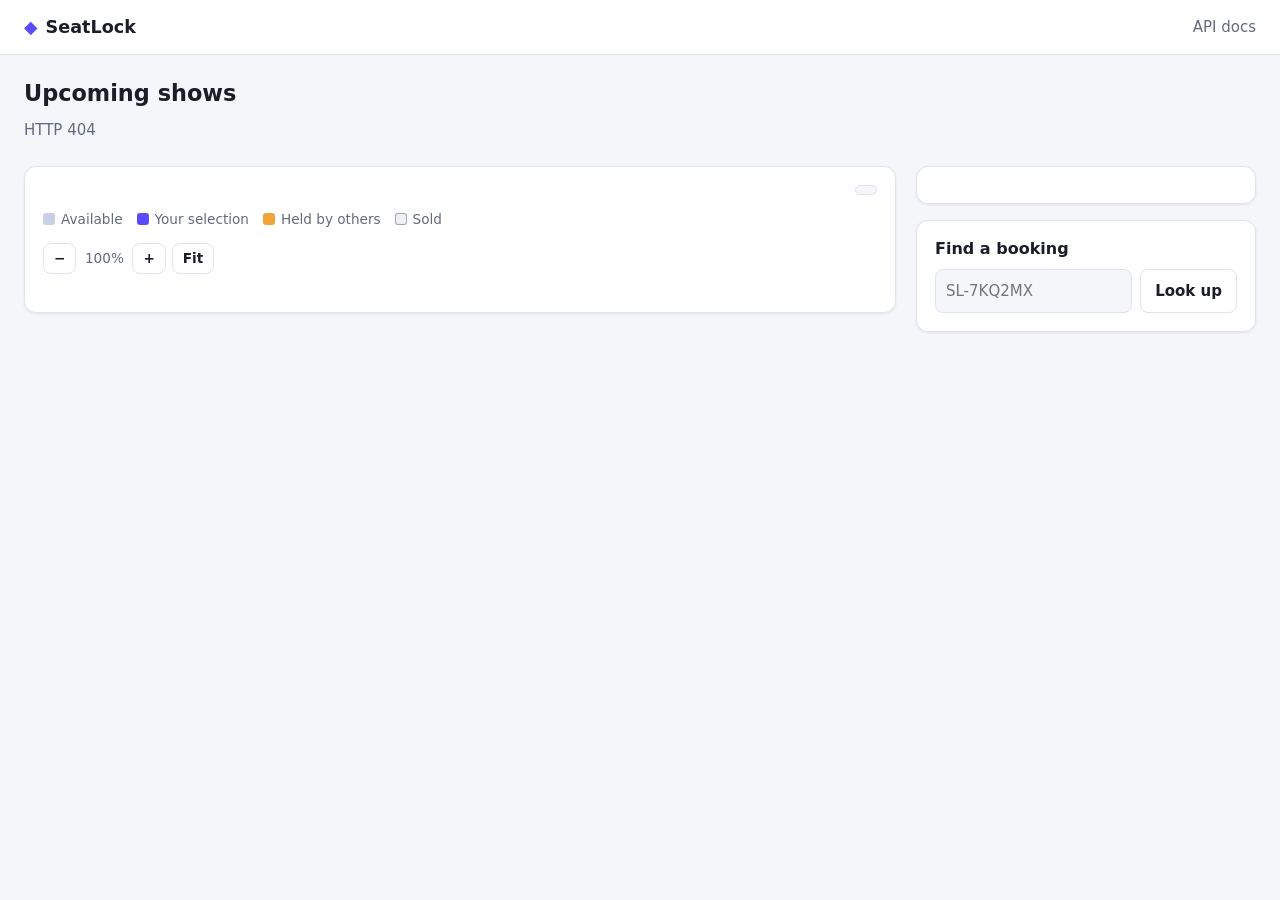
==== src/main/resources/static/index.html @ 71e20c3f "Release 0.4.0: web client, venue layouts, Book now checkout - Web client served at /: show list with" ====
<!doctype html>
<html lang="en">
<head>
    <meta charset="utf-8">
    <meta name="viewport" content="width=device-width, initial-scale=1">
    <title>SeatLock Tickets</title>
    <link rel="stylesheet" href="app.css">
</head>
<body>
<header class="topbar">
    <div class="brand">
        <span class="logo" aria-hidden="true">◆</span>
        <span>SeatLock</span>
    </div>
    <nav class="links">
        <a href="/swagger-ui.html" target="_blank" rel="noopener">API docs</a>
    </nav>
</header>

<main class="page">
    <div id="browse-view">
        <section class="events" aria-label="Events">
            <h1>Upcoming shows</h1>
            <div id="event-list" class="event-list"><p class="muted">Loading events…</p></div>
        </section>

        <section id="event-view" class="event-view" hidden>
            <div class="seat-panel">
                <div class="event-heading">
                    <div>
                        <h2 id="event-name"></h2>
                        <p id="event-meta" class="muted"></p>
                    </div>
                    <p id="available-count" class="pill"></p>
                </div>
                <ul class="legend" aria-label="Seat legend">
                    <li><span class="seat available"></span>Available</li>
                    <li><span class="seat selected"></span>Your selection</li>
                    <li><span class="seat held"></span>Held by others</li>
                    <li><span class="seat booked"></span>Sold</li>
                </ul>
                <div class="zoom" role="group" aria-label="Zoom the seat map">
                    <button id="zoom-out" class="btn secondary small" type="button" aria-label="Zoom out">−</button>
                    <span id="zoom-level" class="muted">100%</span>
                    <button id="zoom-in" class="btn secondary small" type="button" aria-label="Zoom in">+</button>
                    <button id="zoom-fit" class="btn secondary small" type="button">Fit</button>
                </div>
                <div id="seat-map" class="seat-map"></div>
            </div>

            <aside class="sidebar">
                <div id="cart" class="card"></div>

                <form id="lookup" class="card lookup">
                    <h3>Find a booking</h3>
                    <div class="lookup-row">
                        <input id="lookup-ref" placeholder="SL-7KQ2MX" autocomplete="off" required
                               pattern="[A-Za-z0-9-]+" aria-label="Booking reference">
                        <button class="btn secondary" type="submit">Look up</button>
                    </div>
                    <div id="lookup-result"></div>
                </form>
            </aside>
        </section>
    </div>

    <section id="checkout-view" aria-label="Checkout" hidden></section>
</main>

<div id="toast" class="toast" role="status" aria-live="polite" hidden></div>

<script src="app.js"></script>
</body>
</html>
---- src/main/resources/static/app.css ----
:root {
    --bg: #f5f6fa;
    --surface: #ffffff;
    --text: #1b1d29;
    --muted: #646a7f;
    --border: #e1e4ee;
    --accent: #5b4bff;
    --accent-text: #ffffff;
    --seat-available: #c9cfe4;
    --seat-selected: #5b4bff;
    --seat-mine: #16a37f;
    --seat-held: #f0a53a;
    --seat-booked: #e5e7ef;
    --stage: #ece9ff;
    --stage-text: #3d2fd6;
    --field: #dcefdc;
    --field-text: #2d6a35;
    --danger: #d7374f;
    --shadow: 0 1px 3px rgba(20, 22, 40, 0.08);
}

@media (prefers-color-scheme: dark) {
    :root {
        --bg: #11121a;
        --surface: #1b1d29;
        --text: #eceef6;
        --muted: #9aa0b6;
        --border: #2c2f40;
        --accent: #8a7dff;
        --accent-text: #0f0f17;
        --seat-available: #6a7398;
        --seat-selected: #8a7dff;
        --seat-mine: #2fc79a;
        --seat-held: #e09a33;
        --seat-booked: #11121a;
        --stage: #2a2550;
        --stage-text: #c4bdff;
        --field: #1d3a24;
        --field-text: #9ad9a4;
        --danger: #ff6b81;
        --shadow: none;
    }
}

* { box-sizing: border-box; }

body {
    margin: 0;
    background: var(--bg);
    color: var(--text);
    font: 15px/1.5 system-ui, -apple-system, "Segoe UI", Roboto, sans-serif;
}

h1, h2, h3 { margin: 0; line-height: 1.25; }
h1 { font-size: 1.4rem; margin-bottom: 12px; }
h2 { font-size: 1.3rem; }
h3 { font-size: 1rem; margin-bottom: 10px; }
.muted { color: var(--muted); margin: 0; }

.topbar {
    display: flex;
    align-items: center;
    justify-content: space-between;
    padding: 14px 24px;
    background: var(--surface);
    border-bottom: 1px solid var(--border);
}
.brand { display: flex; gap: 8px; align-items: center; font-weight: 700; font-size: 1.1rem; }
.logo { color: var(--accent); }
.links a { color: var(--muted); text-decoration: none; }
.links a:hover { color: var(--text); }

.page { max-width: 1400px; margin: 0 auto; padding: 24px; }

.filters { display: flex; flex-wrap: wrap; gap: 8px; margin-bottom: 14px; }
.chip {
    padding: 6px 12px;
    border-radius: 999px;
    border: 1px solid var(--border);
    background: var(--surface);
    color: var(--text);
    font: inherit;
    font-size: 0.85rem;
    cursor: pointer;
}
.chip.active { background: var(--accent); border-color: var(--accent); color: var(--accent-text); }
.event-grid {
    display: grid;
    grid-auto-flow: column;
    grid-auto-columns: 250px;
    gap: 12px;
    overflow-x: auto;
    padding: 2px 2px 8px;
    scroll-snap-type: x proximity;
}
.event-grid .event-card { scroll-snap-align: start; }
.event-card {
    text-align: left;
    padding: 14px 16px;
    background: var(--surface);
    border: 1px solid var(--border);
    border-radius: 10px;
    color: inherit;
    font: inherit;
    cursor: pointer;
    box-shadow: var(--shadow);
}
.event-card:hover { border-color: var(--accent); }
.event-card.active { border-color: var(--accent); outline: 2px solid var(--accent); }
.event-card { display: flex; flex-direction: column; gap: 2px; }
.event-card strong { font-size: 1.05rem; }
.event-card .muted { font-size: 0.88rem; }
.badge {
    align-self: flex-start;
    margin-bottom: 4px;
    padding: 1px 8px;
    border-radius: 999px;
    background: var(--stage);
    color: var(--stage-text);
    font-size: 0.72rem;
    font-weight: 600;
    text-transform: uppercase;
    letter-spacing: 0.04em;
}

.event-view {
    display: grid;
    grid-template-columns: minmax(0, 1fr) 340px;
    gap: 20px;
    margin-top: 24px;
    align-items: start;
}

.seat-panel, .card {
    background: var(--surface);
    border: 1px solid var(--border);
    border-radius: 12px;
    padding: 18px;
    box-shadow: var(--shadow);
}
.sidebar { display: grid; gap: 16px; position: sticky; top: 16px; }

.event-heading { display: flex; justify-content: space-between; gap: 12px; align-items: flex-start; }
.pill {
    margin: 0;
    padding: 4px 10px;
    border-radius: 999px;
    background: var(--bg);
    border: 1px solid var(--border);
    white-space: nowrap;
    font-size: 0.85rem;
}

.legend { display: flex; flex-wrap: wrap; gap: 14px; list-style: none; padding: 0; margin: 14px 0; font-size: 0.85rem; color: var(--muted); }
.legend li { display: flex; align-items: center; gap: 6px; }

.zoom { display: flex; align-items: center; gap: 6px; margin-bottom: 12px; }
.zoom .muted { min-width: 44px; text-align: center; font-size: 0.85rem; font-variant-numeric: tabular-nums; }

.seat-map { overflow: auto; max-height: 80vh; padding: 4px; }
.venue-grid {
    display: grid;
    grid-template-columns: repeat(3, auto);
    grid-template-rows: repeat(3, auto);
    gap: 20px;
    width: max-content;
    margin: 0 auto;
}

.stage-block {
    display: flex;
    align-items: center;
    justify-content: center;
    padding: 10px;
    border-radius: 10px;
    background: var(--stage);
    color: var(--stage-text);
    border: 1px solid var(--stage-text);
    font-size: 0.8rem;
    font-weight: 700;
    letter-spacing: 0.2em;
    text-align: center;
}
.stage-block.end { justify-self: center; align-self: center; width: clamp(180px, 60%, 480px); min-height: 52px; }
.stage-block.side { align-self: center; justify-self: center; height: clamp(180px, 60%, 420px); min-width: 52px; writing-mode: vertical-rl; }
.stage-block.corner { place-self: center; width: 120px; height: 120px; border-radius: 50%; }
/* The pointed corner of a corner stage faces the room. */
.stage-block.corner.north_west { border-bottom-right-radius: 10px; }
.stage-block.corner.north_east { border-bottom-left-radius: 10px; }
.stage-block.corner.south_west { border-top-right-radius: 10px; }
.stage-block.corner.south_east { border-top-left-radius: 10px; }
.stage-block.center { place-self: stretch; min-width: 140px; min-height: 120px; border-radius: 50%; }
.stage-block.field { background: var(--field); color: var(--field-text); border-color: var(--field-text); }

.zone { display: flex; gap: 16px; align-items: center; }

.section { display: flex; flex-direction: column; align-items: center; gap: 6px; }
.section-head { display: flex; flex-direction: column; align-items: center; font-size: 0.8rem; line-height: 1.3; }
.section-head strong { font-size: 0.85rem; white-space: nowrap; }

.rows { display: flex; flex-direction: column; gap: 3px; }
.rows.face-down { flex-direction: column-reverse; }
.rows.face-left { flex-direction: row; }
.rows.face-right { flex-direction: row-reverse; }
.row { display: flex; gap: 3px; align-items: center; }
.rows.face-left .row, .rows.face-right .row { flex-direction: column; }
.row-label { width: 18px; font-size: 0.65rem; color: var(--muted); text-align: right; padding-right: 3px; }
.rows.face-left .row-label, .rows.face-right .row-label { width: auto; padding: 0 0 2px; text-align: center; }

.seat {
    display: inline-block;
    width: 12px;
    height: 12px;
    padding: 0;
    border: 0;
    border-radius: 3px;
    background: var(--seat-available);
}
button.seat { cursor: pointer; }
button.seat:hover:not(:disabled) { transform: scale(1.35); }
button.seat:focus-visible { outline: 2px solid var(--accent); outline-offset: 1px; }
.seat.selected { background: var(--seat-selected); }
.seat.mine { background: var(--seat-mine); }
.seat.held { background: var(--seat-held); }
.seat.booked { background: var(--seat-booked); box-shadow: inset 0 0 0 1px var(--muted); opacity: 0.6; }
button.seat:disabled { cursor: not-allowed; }

.cart-lines { list-style: none; padding: 0; margin: 0 0 12px; display: grid; gap: 4px; max-height: 260px; overflow-y: auto; }
.cart-lines li { display: flex; justify-content: space-between; gap: 8px; font-size: 0.9rem; }
.total { display: flex; justify-content: space-between; font-weight: 700; border-top: 1px solid var(--border); padding-top: 10px; margin-bottom: 14px; }
.actions { display: grid; gap: 8px; }
.timer { font-size: 2rem; font-weight: 700; font-variant-numeric: tabular-nums; text-align: center; margin: 4px 0 12px; }
.timer.low { color: var(--danger); }
.muted.small, p.small { font-size: 0.82rem; margin: 0; }
.checkout { max-width: 560px; margin: 0 auto; display: grid; gap: 16px; }
.checkout p { margin: 0 0 6px; }
.timer-card { text-align: center; }
.timer-card .timer { font-size: 2.6rem; margin: 2px 0 6px; }
.confirmation { text-align: center; display: grid; gap: 6px; }
.confirmation .cart-lines, .confirmation .total { text-align: left; }
.ticket-ref { font-size: 1.6rem; font-weight: 700; letter-spacing: 0.08em; text-align: center; margin: 6px 0 12px; }

.btn {
    padding: 10px 14px;
    border-radius: 8px;
    border: 1px solid transparent;
    font: inherit;
    font-weight: 600;
    cursor: pointer;
    background: var(--accent);
    color: var(--accent-text);
}
.btn:disabled { opacity: 0.5; cursor: not-allowed; }
.btn.secondary { background: transparent; color: var(--text); border-color: var(--border); }
.btn.small { padding: 4px 10px; font-size: 0.85rem; }
.btn.danger { background: transparent; color: var(--danger); border-color: var(--border); }

.lookup-row { display: flex; gap: 8px; }
.lookup-row input {
    flex: 1;
    min-width: 0;
    padding: 9px 10px;
    border-radius: 8px;
    border: 1px solid var(--border);
    background: var(--bg);
    color: var(--text);
    font: inherit;
    text-transform: uppercase;
}
#lookup-result { margin-top: 12px; font-size: 0.9rem; }
#lookup-result:empty { display: none; }

.toast {
    position: fixed;
    left: 50%;
    bottom: 24px;
    transform: translateX(-50%);
    max-width: min(560px, calc(100% - 32px));
    padding: 12px 16px;
    border-radius: 10px;
    background: var(--text);
    color: var(--bg);
    box-shadow: 0 6px 24px rgba(0, 0, 0, 0.25);
}
.toast.error { background: var(--danger); color: #fff; }

@media (max-width: 900px) {
    .page { padding: 16px; }
    .event-view { grid-template-columns: minmax(0, 1fr); }
    .sidebar { position: static; }
}
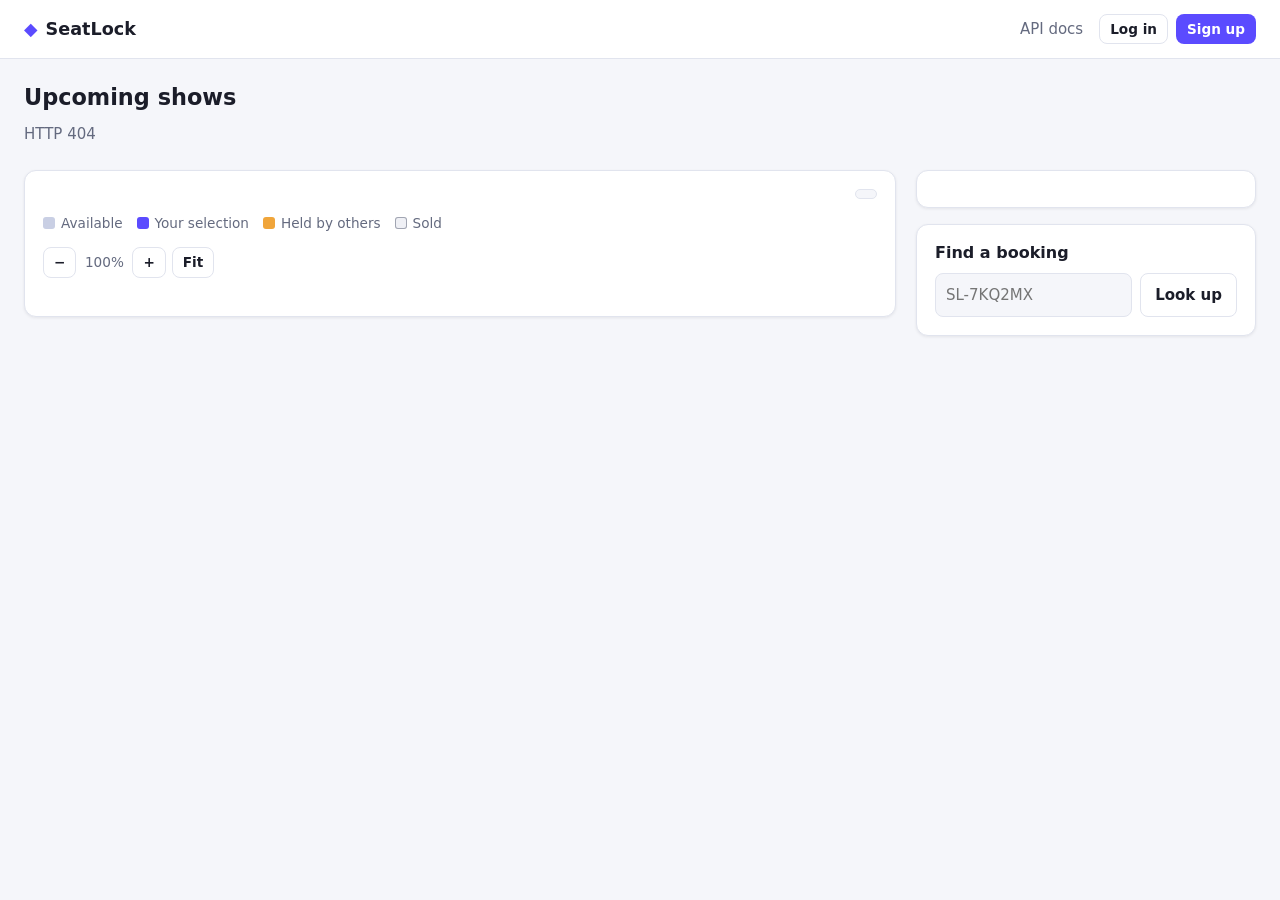
==== commit cdbab7eb: "Release 0.5.0: user accounts, sign-in, password reset by email, My bookings Added - Optional account" ====
--- a/src/main/resources/static/index.html
+++ b/src/main/resources/static/index.html
@@ -8,12 +8,13 @@
 </head>
 <body>
 <header class="topbar">
-    <div class="brand">
+    <a class="brand" href="#">
         <span class="logo" aria-hidden="true">◆</span>
         <span>SeatLock</span>
-    </div>
+    </a>
     <nav class="links">
         <a href="/swagger-ui.html" target="_blank" rel="noopener">API docs</a>
+        <div id="account-area" class="account-area"></div>
     </nav>
 </header>
 
@@ -65,10 +66,13 @@
     </div>
 
     <section id="checkout-view" aria-label="Checkout" hidden></section>
+    <section id="auth-view" aria-label="Sign in" hidden></section>
+    <section id="account-view" aria-label="My account" hidden></section>
 </main>
 
 <div id="toast" class="toast" role="status" aria-live="polite" hidden></div>
 
 <script src="app.js"></script>
+<script src="account.js"></script>
 </body>
 </html>
--- a/src/main/resources/static/app.css
+++ b/src/main/resources/static/app.css
@@ -65,10 +65,71 @@
     background: var(--surface);
     border-bottom: 1px solid var(--border);
 }
-.brand { display: flex; gap: 8px; align-items: center; font-weight: 700; font-size: 1.1rem; }
+.brand { display: flex; gap: 8px; align-items: center; font-weight: 700; font-size: 1.1rem; color: inherit; text-decoration: none; }
 .logo { color: var(--accent); }
-.links a { color: var(--muted); text-decoration: none; }
-.links a:hover { color: var(--text); }
+.links { display: flex; align-items: center; gap: 16px; }
+.links > a { color: var(--muted); text-decoration: none; }
+.links > a:hover { color: var(--text); }
+
+/* Account corner: Log in / Sign up, or the avatar and its menu. */
+.account-area { position: relative; display: flex; gap: 8px; align-items: center; }
+.account-area a.btn { text-decoration: none; }
+.avatar {
+    display: inline-flex;
+    align-items: center;
+    justify-content: center;
+    width: 32px;
+    height: 32px;
+    border-radius: 50%;
+    background: var(--accent);
+    color: var(--accent-text);
+    font-size: 0.8rem;
+    font-weight: 700;
+    flex: none;
+}
+.avatar.large { width: 48px; height: 48px; font-size: 1.05rem; }
+.avatar-button {
+    display: flex;
+    align-items: center;
+    gap: 8px;
+    padding: 3px 10px 3px 3px;
+    border: 1px solid var(--border);
+    border-radius: 999px;
+    background: var(--surface);
+    color: var(--text);
+    font: inherit;
+    cursor: pointer;
+}
+.avatar-button:hover { border-color: var(--accent); }
+.menu {
+    position: absolute;
+    right: 0;
+    top: calc(100% + 8px);
+    z-index: 10;
+    min-width: 260px;
+    padding: 8px;
+    background: var(--surface);
+    border: 1px solid var(--border);
+    border-radius: 12px;
+    box-shadow: 0 10px 30px rgba(0, 0, 0, 0.25);
+    display: grid;
+}
+.menu[hidden] { display: none; }
+.menu-head { display: flex; gap: 12px; align-items: center; padding: 8px 8px 12px; border-bottom: 1px solid var(--border); margin-bottom: 6px; }
+.menu-who { display: grid; font-size: 0.88rem; min-width: 0; }
+.menu-who span { overflow: hidden; text-overflow: ellipsis; }
+.menu a, .menu button {
+    padding: 9px 10px;
+    border-radius: 8px;
+    border: 0;
+    background: none;
+    color: var(--text);
+    font: inherit;
+    text-align: left;
+    text-decoration: none;
+    cursor: pointer;
+}
+.menu a:hover, .menu button:hover { background: var(--bg); }
 
 .page { max-width: 1400px; margin: 0 auto; padding: 24px; }
 
@@ -238,6 +299,63 @@
 .timer-card .timer { font-size: 2.6rem; margin: 2px 0 6px; }
 .confirmation { text-align: center; display: grid; gap: 6px; }
 .confirmation .cart-lines, .confirmation .total { text-align: left; }
+/* Log in, sign up and password pages. */
+.auth { max-width: 420px; margin: 24px auto; }
+.auth-card h1 { margin-bottom: 4px; }
+.auth-card > .muted { margin: 0 0 16px; }
+.auth-footer { display: grid; gap: 6px; margin-top: 16px; font-size: 0.9rem; }
+.form { display: grid; gap: 14px; }
+.field { display: grid; gap: 5px; }
+.field-label { font-size: 0.88rem; font-weight: 600; }
+.field input {
+    padding: 10px 12px;
+    border-radius: 8px;
+    border: 1px solid var(--border);
+    background: var(--bg);
+    color: var(--text);
+    font: inherit;
+}
+.field input:focus { outline: 2px solid var(--accent); outline-offset: 0; }
+.field input:disabled { opacity: 0.7; }
+.form-error { color: var(--danger); margin: 0; font-size: 0.9rem; }
+.form-error:empty { display: none; }
+a { color: var(--accent); }
+
+/* My bookings and profile. */
+.account-page { display: grid; gap: 20px; }
+.account-header { display: flex; gap: 14px; align-items: center; }
+.account-header p { margin: 2px 0 0; }
+.account-grid { display: grid; grid-template-columns: minmax(0, 1fr) 340px; gap: 20px; align-items: start; }
+.account-grid h2 { font-size: 1.1rem; margin-bottom: 12px; }
+.tabs { display: flex; gap: 6px; margin-bottom: 12px; }
+.tab {
+    padding: 6px 14px;
+    border-radius: 999px;
+    border: 1px solid var(--border);
+    background: none;
+    color: var(--text);
+    font: inherit;
+    font-size: 0.88rem;
+    cursor: pointer;
+}
+.tab.active { background: var(--accent); border-color: var(--accent); color: var(--accent-text); }
+.booking-list { list-style: none; margin: 0; padding: 0; display: grid; gap: 10px; }
+.booking-item {
+    display: flex;
+    justify-content: space-between;
+    gap: 12px;
+    padding: 12px 14px;
+    border: 1px solid var(--border);
+    border-radius: 10px;
+}
+.booking-main { display: grid; gap: 3px; min-width: 0; font-size: 0.9rem; }
+.booking-title { font-weight: 700; font-size: 1rem; text-decoration: none; color: var(--text); }
+.booking-title:hover { color: var(--accent); }
+.booking-side { display: grid; justify-items: end; align-content: start; gap: 4px; white-space: nowrap; }
+.ref { font-family: ui-monospace, Menlo, monospace; font-size: 0.85rem; padding: 1px 6px; border-radius: 6px; background: var(--stage); color: var(--stage-text); }
+.empty { margin: 8px 0; }
+.btn { text-decoration: none; text-align: center; }
+
 .ticket-ref { font-size: 1.6rem; font-weight: 700; letter-spacing: 0.08em; text-align: center; margin: 6px 0 12px; }
 
 .btn {
@@ -285,7 +403,12 @@
 .toast.error { background: var(--danger); color: #fff; }
 
 @media (max-width: 900px) {
+    .account-grid { grid-template-columns: minmax(0, 1fr); }
     .page { padding: 16px; }
     .event-view { grid-template-columns: minmax(0, 1fr); }
     .sidebar { position: static; }
-}
+    .topbar { padding: 12px 16px; }
+    .links > a { display: none; }
+    .avatar-name { display: none; }
+    .avatar-button { padding: 3px; }
+}
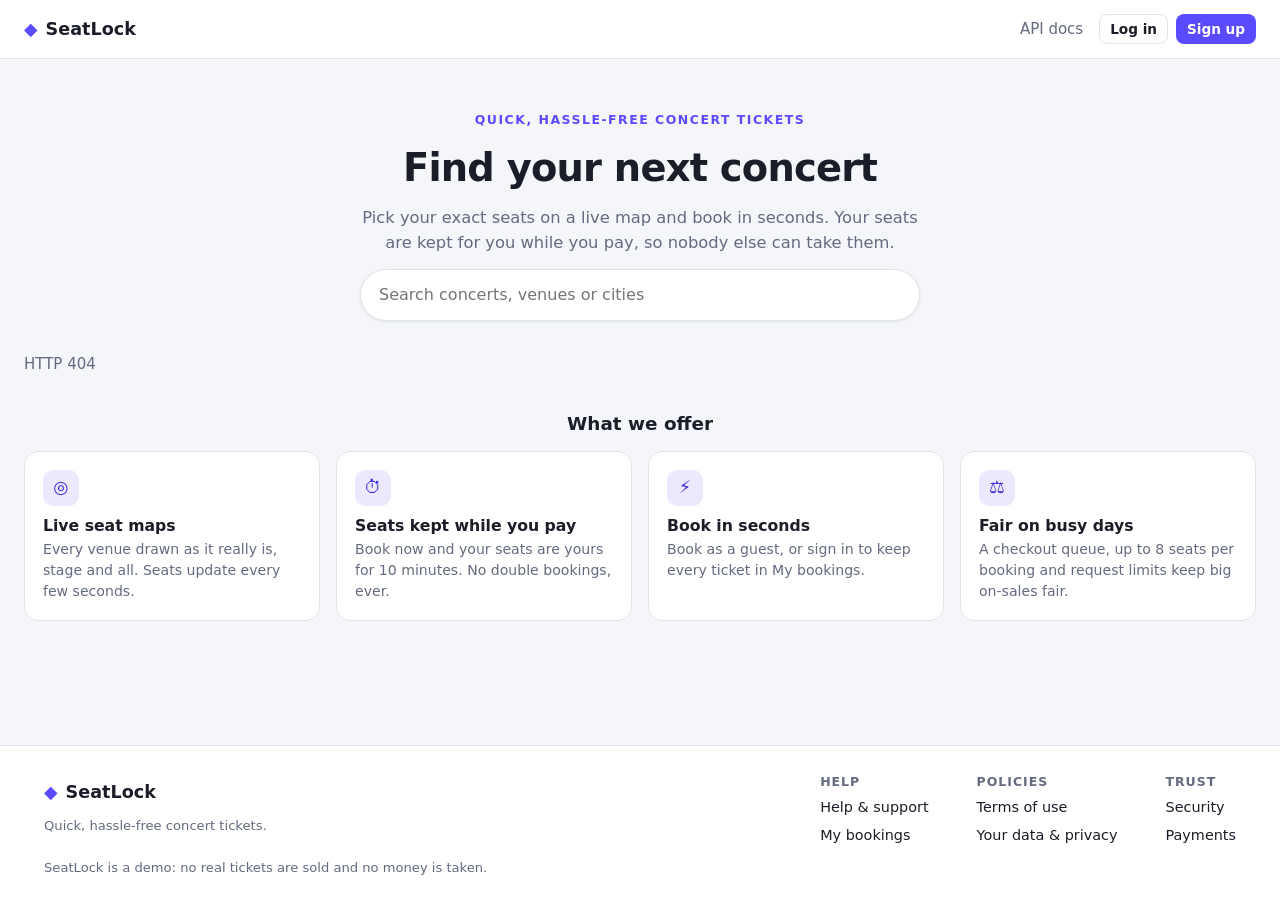
==== commit 504eefa0: "Release 0.6.0: minimal home page, live seat status, help and policy pages Added - Home page focused " ====
--- a/src/main/resources/static/index.html
+++ b/src/main/resources/static/index.html
@@ -4,7 +4,7 @@
     <meta charset="utf-8">
     <meta name="viewport" content="width=device-width, initial-scale=1">
     <title>SeatLock Tickets</title>
-    <link rel="stylesheet" href="app.css">
+    <link rel="stylesheet" href="app.css?v=0.6.0">
 </head>
 <body>
 <header class="topbar">
@@ -19,13 +19,47 @@
 </header>
 
 <main class="page">
-    <div id="browse-view">
-        <section class="events" aria-label="Events">
-            <h1>Upcoming shows</h1>
-            <div id="event-list" class="event-list"><p class="muted">Loading events…</p></div>
+    <div id="home-view" class="home">
+        <section class="hero">
+            <p class="eyebrow">Quick, hassle-free concert tickets</p>
+            <h1>Find your next concert</h1>
+            <p class="tagline">Pick your exact seats on a live map and book in seconds. Your seats are kept
+                for you while you pay, so nobody else can take them.</p>
+            <input id="search" class="search" type="search" placeholder="Search concerts, venues or cities"
+                   autocomplete="off" aria-label="Search concerts, venues or cities">
         </section>
+        <div id="home-sections"><p class="muted">Loading concerts…</p></div>
 
-        <section id="event-view" class="event-view" hidden>
+        <section class="offer" aria-labelledby="offer-title">
+            <h2 id="offer-title">What we offer</h2>
+            <div class="offer-grid">
+                <div class="offer-item">
+                    <span class="offer-icon" aria-hidden="true">◎</span>
+                    <h3>Live seat maps</h3>
+                    <p class="muted">Every venue drawn as it really is, stage and all. Seats update every few seconds.</p>
+                </div>
+                <div class="offer-item">
+                    <span class="offer-icon" aria-hidden="true">⏱</span>
+                    <h3>Seats kept while you pay</h3>
+                    <p class="muted">Book now and your seats are yours for 10 minutes. No double bookings, ever.</p>
+                </div>
+                <div class="offer-item">
+                    <span class="offer-icon" aria-hidden="true">⚡</span>
+                    <h3>Book in seconds</h3>
+                    <p class="muted">Book as a guest, or sign in to keep every ticket in My bookings.</p>
+                </div>
+                <div class="offer-item">
+                    <span class="offer-icon" aria-hidden="true">⚖</span>
+                    <h3>Fair on busy days</h3>
+                    <p class="muted">A checkout queue, up to 8 seats per booking and request limits keep big on-sales fair.</p>
+                </div>
+            </div>
+        </section>
+    </div>
+
+    <div id="browse-view" hidden>
+        <a class="back-link" href="#">← All concerts</a>
+        <section id="event-view" class="event-view">
             <div class="seat-panel">
                 <div class="event-heading">
                     <div>
@@ -34,11 +68,11 @@
                     </div>
                     <p id="available-count" class="pill"></p>
                 </div>
-                <ul class="legend" aria-label="Seat legend">
-                    <li><span class="seat available"></span>Available</li>
+                <ul class="legend" aria-label="Seat status">
+                    <li><span class="seat available"></span>Free <strong id="count-free"></strong></li>
+                    <li><span class="seat held"></span>Held by others <strong id="count-held"></strong></li>
+                    <li><span class="seat booked"></span>Sold <strong id="count-sold"></strong></li>
                     <li><span class="seat selected"></span>Your selection</li>
-                    <li><span class="seat held"></span>Held by others</li>
-                    <li><span class="seat booked"></span>Sold</li>
                 </ul>
                 <div class="zoom" role="group" aria-label="Zoom the seat map">
                     <button id="zoom-out" class="btn secondary small" type="button" aria-label="Zoom out">−</button>
@@ -68,11 +102,40 @@
     <section id="checkout-view" aria-label="Checkout" hidden></section>
     <section id="auth-view" aria-label="Sign in" hidden></section>
     <section id="account-view" aria-label="My account" hidden></section>
+    <section id="info-view" hidden></section>
 </main>
+
+<footer class="footer">
+    <div class="footer-inner">
+        <div class="footer-brand">
+            <a class="brand" href="#"><span class="logo" aria-hidden="true">◆</span><span>SeatLock</span></a>
+            <p class="muted small">Quick, hassle-free concert tickets.</p>
+        </div>
+        <nav class="footer-links" aria-label="Help and policies">
+            <div>
+                <h3>Help</h3>
+                <a href="#help">Help &amp; support</a>
+                <a href="#bookings">My bookings</a>
+            </div>
+            <div>
+                <h3>Policies</h3>
+                <a href="#terms">Terms of use</a>
+                <a href="#privacy">Your data &amp; privacy</a>
+            </div>
+            <div>
+                <h3>Trust</h3>
+                <a href="#security">Security</a>
+                <a href="#payments">Payments</a>
+            </div>
+        </nav>
+    </div>
+    <p class="footer-note muted small">SeatLock is a demo: no real tickets are sold and no money is taken.</p>
+</footer>
 
 <div id="toast" class="toast" role="status" aria-live="polite" hidden></div>
 
-<script src="app.js"></script>
-<script src="account.js"></script>
+<script src="app.js?v=0.6.0"></script>
+<script src="info.js?v=0.6.0"></script>
+<script src="account.js?v=0.6.0"></script>
 </body>
 </html>
--- a/src/main/resources/static/app.css
+++ b/src/main/resources/static/app.css
@@ -43,9 +43,14 @@
 }
 
 * { box-sizing: border-box; }
+/* Pages are switched with the hidden attribute; a display rule on a page must never override it. */
+[hidden] { display: none !important; }
 
 body {
     margin: 0;
+    min-height: 100vh;
+    display: flex;
+    flex-direction: column;
     background: var(--bg);
     color: var(--text);
     font: 15px/1.5 system-ui, -apple-system, "Segoe UI", Roboto, sans-serif;
@@ -131,64 +136,152 @@
 }
 .menu a:hover, .menu button:hover { background: var(--bg); }
 
-.page { max-width: 1400px; margin: 0 auto; padding: 24px; }
-
-.filters { display: flex; flex-wrap: wrap; gap: 8px; margin-bottom: 14px; }
-.chip {
-    padding: 6px 12px;
+/* The page fills the window, so the footer sits at the bottom even on short pages. */
+.page { flex: 1; width: 100%; max-width: 1400px; margin: 0 auto; padding: 24px; }
+
+/* Home page: search, then three boxes: Today, Upcoming and Selling fast. */
+.home { max-width: 1240px; margin: 0 auto; display: grid; gap: 28px; }
+.hero { display: grid; gap: 14px; justify-items: center; text-align: center; padding: 28px 0 4px; }
+.hero h1 { font-size: clamp(1.7rem, 4vw, 2.4rem); letter-spacing: -0.02em; margin: 0; }
+.eyebrow { margin: 0; font-size: 0.78rem; font-weight: 700; letter-spacing: 0.12em; text-transform: uppercase; color: var(--accent); }
+.tagline { margin: 0; max-width: 560px; color: var(--muted); font-size: 1.02rem; }
+.search {
+    width: min(560px, 100%);
+    padding: 13px 18px;
     border-radius: 999px;
     border: 1px solid var(--border);
     background: var(--surface);
     color: var(--text);
     font: inherit;
-    font-size: 0.85rem;
+    font-size: 1rem;
+    box-shadow: var(--shadow);
+}
+.search:focus { outline: 2px solid var(--accent); outline-offset: 0; }
+.home-section { display: grid; gap: 14px; max-width: 980px; width: 100%; margin: 0 auto; }
+.home-section h2 { font-size: 1.15rem; }
+.home-boxes { display: grid; grid-template-columns: repeat(3, minmax(0, 1fr)); gap: 16px; align-items: start; }
+.home-box {
+    display: grid;
+    gap: 6px;
+    padding: 16px 12px 10px;
+    border-radius: 14px;
+    border: 1px solid var(--border);
+    background: var(--surface);
+    box-shadow: var(--shadow);
+}
+.home-box-head { display: flex; align-items: center; justify-content: space-between; padding: 0 6px 6px; }
+.home-box-head h2 { font-size: 1.05rem; }
+.count { font-size: 0.78rem; font-weight: 600; padding: 1px 9px; border-radius: 999px; background: var(--bg); color: var(--muted); }
+.home-box .empty { padding: 8px 6px 12px; }
+.box-list { list-style: none; margin: 0; padding: 0; display: grid; }
+.box-row {
+    display: flex;
+    align-items: center;
+    gap: 12px;
+    padding: 10px 6px;
+    border-radius: 10px;
+    color: var(--text);
+    text-decoration: none;
+}
+.box-list li + li .box-row { border-top: 1px solid var(--border); border-radius: 0; }
+.box-row:hover { background: var(--bg); border-radius: 10px; }
+.box-row .show-main strong { font-size: 0.95rem; line-height: 1.3; }
+.box-row .show-main .muted { font-size: 0.82rem; }
+.box-row .show-side { font-size: 0.82rem; }
+.date-tile.time { width: 52px; }
+.date-tile.time strong { font-size: 1rem; color: var(--accent); font-variant-numeric: tabular-nums; }
+.see-all {
+    margin-top: 2px;
+    padding: 8px;
+    border: 0;
+    border-radius: 8px;
+    background: none;
+    color: var(--accent);
+    font: inherit;
+    font-size: 0.88rem;
+    font-weight: 600;
     cursor: pointer;
 }
-.chip.active { background: var(--accent); border-color: var(--accent); color: var(--accent-text); }
-.event-grid {
-    display: grid;
-    grid-auto-flow: column;
-    grid-auto-columns: 250px;
-    gap: 12px;
-    overflow-x: auto;
-    padding: 2px 2px 8px;
-    scroll-snap-type: x proximity;
-}
-.event-grid .event-card { scroll-snap-align: start; }
-.event-card {
-    text-align: left;
-    padding: 14px 16px;
-    background: var(--surface);
-    border: 1px solid var(--border);
+.see-all:hover { background: var(--bg); }
+.browse-all { display: flex; justify-content: center; margin-top: 18px; }
+.list-head { display: flex; align-items: center; justify-content: space-between; gap: 12px; }
+
+/* What we offer, under the boxes. */
+.offer { display: grid; gap: 16px; padding-top: 8px; }
+.offer h2 { font-size: 1.15rem; text-align: center; }
+.offer-grid { display: grid; grid-template-columns: repeat(4, minmax(0, 1fr)); gap: 16px; }
+.offer-item { padding: 18px; border-radius: 14px; border: 1px solid var(--border); background: var(--surface); }
+.offer-item h3 { margin: 10px 0 4px; font-size: 0.98rem; }
+.offer-item p { font-size: 0.88rem; }
+.offer-icon {
+    display: inline-flex;
+    align-items: center;
+    justify-content: center;
+    width: 36px;
+    height: 36px;
     border-radius: 10px;
-    color: inherit;
-    font: inherit;
-    cursor: pointer;
-    box-shadow: var(--shadow);
-}
-.event-card:hover { border-color: var(--accent); }
-.event-card.active { border-color: var(--accent); outline: 2px solid var(--accent); }
-.event-card { display: flex; flex-direction: column; gap: 2px; }
-.event-card strong { font-size: 1.05rem; }
-.event-card .muted { font-size: 0.88rem; }
-.badge {
-    align-self: flex-start;
-    margin-bottom: 4px;
-    padding: 1px 8px;
-    border-radius: 999px;
     background: var(--stage);
     color: var(--stage-text);
-    font-size: 0.72rem;
-    font-weight: 600;
-    text-transform: uppercase;
-    letter-spacing: 0.04em;
-}
+    font-size: 1.1rem;
+}
+
+/* Footer and the help and policy pages it links to. */
+.footer { margin-top: 48px; border-top: 1px solid var(--border); background: var(--surface); }
+.footer-inner {
+    max-width: 1240px;
+    margin: 0 auto;
+    padding: 28px 24px 12px;
+    display: flex;
+    flex-wrap: wrap;
+    justify-content: space-between;
+    gap: 24px;
+}
+.footer-brand { display: grid; gap: 6px; }
+.footer-links { display: flex; flex-wrap: wrap; gap: 48px; }
+.footer-links div { display: grid; gap: 6px; align-content: start; }
+.footer-links h3 { margin: 0 0 2px; font-size: 0.78rem; text-transform: uppercase; letter-spacing: 0.08em; color: var(--muted); }
+.footer-links a { color: var(--text); text-decoration: none; font-size: 0.9rem; }
+.footer-links a:hover { color: var(--accent); }
+.footer p.footer-note { max-width: 1240px; margin: 0 auto; padding: 0 24px 22px; }
+.info { max-width: 980px; margin: 0 auto; display: grid; grid-template-columns: 220px minmax(0, 1fr); gap: 20px; align-items: start; }
+.info-nav { display: grid; gap: 2px; position: sticky; top: 16px; }
+.info-nav a { padding: 8px 12px; border-radius: 8px; color: var(--text); text-decoration: none; font-size: 0.92rem; }
+.info-nav a:hover { background: var(--surface); }
+.info-nav a.active { background: var(--surface); color: var(--accent); font-weight: 600; }
+.info-card { display: grid; gap: 14px; padding: 24px 28px; }
+.info-card h1 { margin: 0; }
+.info-card h2 { font-size: 1rem; margin-bottom: 4px; }
+.info-card section p { margin: 0; line-height: 1.6; }
+.note { font-size: 0.78rem; font-weight: 600; }
+.note.hot { color: var(--danger); }
+.meter { display: block; height: 4px; border-radius: 999px; background: var(--bg); overflow: hidden; margin-top: 5px; }
+.meter span { display: block; height: 100%; background: var(--danger); border-radius: inherit; }
+.show-list { list-style: none; margin: 0; padding: 0; display: grid; gap: 8px; }
+.show-row {
+    display: flex;
+    align-items: center;
+    gap: 16px;
+    padding: 12px 16px;
+    border-radius: 12px;
+    border: 1px solid var(--border);
+    background: var(--surface);
+    color: var(--text);
+    text-decoration: none;
+}
+.date-tile { display: grid; justify-items: center; width: 44px; flex: none; line-height: 1.1; }
+.date-tile span { font-size: 0.72rem; text-transform: uppercase; letter-spacing: 0.06em; color: var(--accent); font-weight: 600; }
+.date-tile strong { font-size: 1.35rem; }
+.show-main { display: grid; gap: 2px; min-width: 0; flex: 1; }
+.show-main .muted { font-size: 0.86rem; overflow: hidden; text-overflow: ellipsis; white-space: nowrap; }
+.show-side { display: grid; justify-items: end; gap: 2px; font-size: 0.88rem; white-space: nowrap; }
+.back-link { display: inline-block; color: var(--muted); text-decoration: none; font-size: 0.9rem; }
+.back-link:hover { color: var(--text); }
 
 .event-view {
     display: grid;
     grid-template-columns: minmax(0, 1fr) 340px;
     gap: 20px;
-    margin-top: 24px;
+    margin-top: 12px;
     align-items: start;
 }
 
@@ -214,6 +307,8 @@
 
 .legend { display: flex; flex-wrap: wrap; gap: 14px; list-style: none; padding: 0; margin: 14px 0; font-size: 0.85rem; color: var(--muted); }
 .legend li { display: flex; align-items: center; gap: 6px; }
+.legend strong { color: var(--text); font-variant-numeric: tabular-nums; }
+.pill.hot { color: var(--danger); border-color: var(--danger); font-weight: 600; }
 
 .zoom { display: flex; align-items: center; gap: 6px; margin-bottom: 12px; }
 .zoom .muted { min-width: 44px; text-align: center; font-size: 0.85rem; font-variant-numeric: tabular-nums; }
@@ -411,4 +506,14 @@
     .links > a { display: none; }
     .avatar-name { display: none; }
     .avatar-button { padding: 3px; }
-}
+    .show-row .show-side .muted { display: none; }
+    .home-boxes { grid-template-columns: minmax(0, 1fr); }
+    .offer-grid { grid-template-columns: repeat(2, minmax(0, 1fr)); }
+    .info { grid-template-columns: minmax(0, 1fr); }
+    .info-nav { position: static; display: flex; flex-wrap: wrap; }
+    .info-card { padding: 18px; }
+    .footer-inner { padding: 22px 16px 10px; }
+    .footer-links { gap: 28px; }
+    .footer p.footer-note { padding: 0 16px 18px; }
+    .show-row { gap: 12px; padding: 10px 12px; }
+}
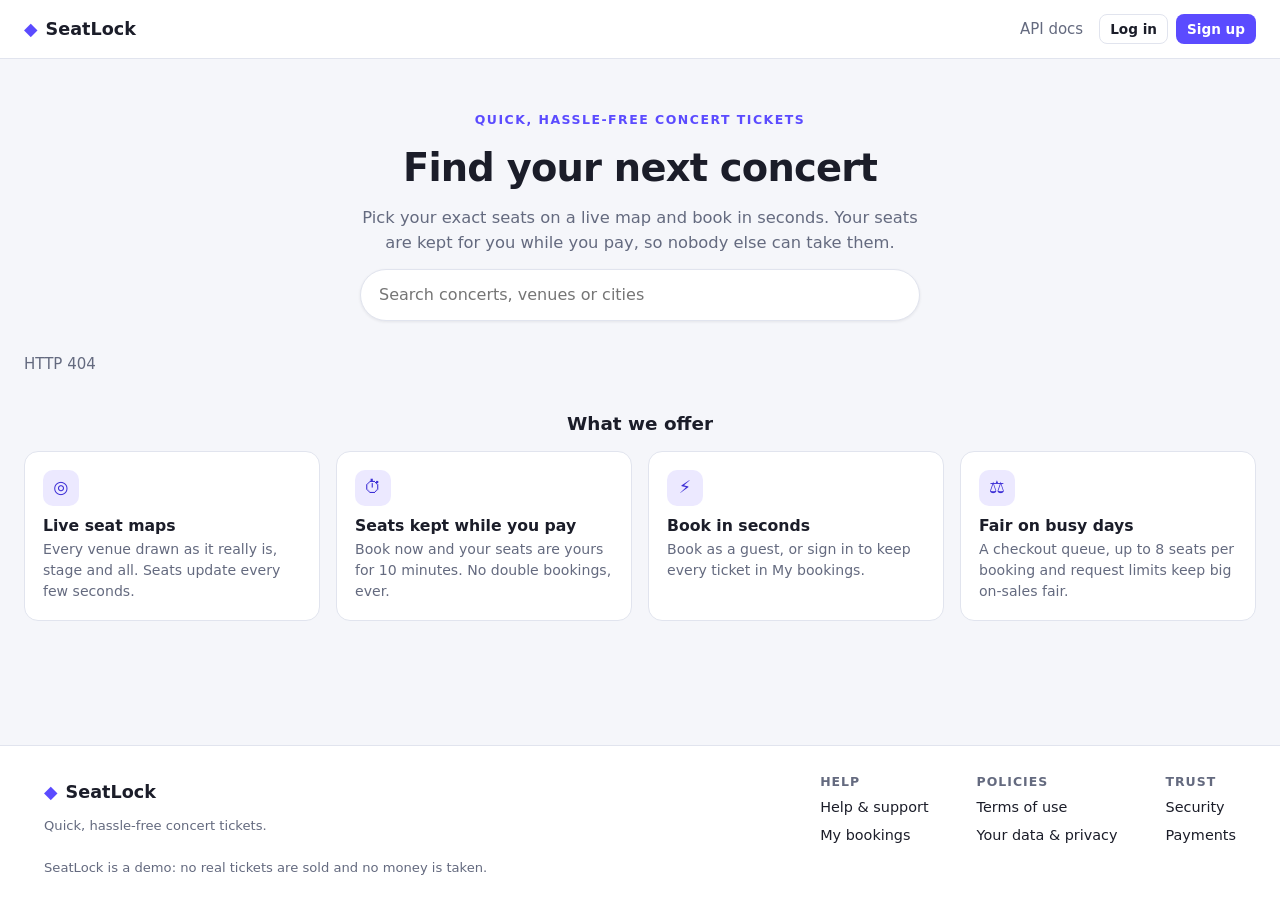
==== commit e78ee3f6: "Release 0.8.0 (with 0.7.0): guest or log-in checkout, demo payment, home blocks 0.8.0 - Book now ask" ====
--- a/src/main/resources/static/index.html
+++ b/src/main/resources/static/index.html
@@ -4,7 +4,7 @@
     <meta charset="utf-8">
     <meta name="viewport" content="width=device-width, initial-scale=1">
     <title>SeatLock Tickets</title>
-    <link rel="stylesheet" href="app.css?v=0.6.0">
+    <link rel="stylesheet" href="app.css?v=0.8.0">
 </head>
 <body>
 <header class="topbar">
@@ -134,8 +134,9 @@
 
 <div id="toast" class="toast" role="status" aria-live="polite" hidden></div>
 
-<script src="app.js?v=0.6.0"></script>
-<script src="info.js?v=0.6.0"></script>
-<script src="account.js?v=0.6.0"></script>
+<script src="app.js?v=0.8.0"></script>
+<script src="payment.js?v=0.8.0"></script>
+<script src="info.js?v=0.8.0"></script>
+<script src="account.js?v=0.8.0"></script>
 </body>
 </html>
--- a/src/main/resources/static/app.css
+++ b/src/main/resources/static/app.css
@@ -159,50 +159,26 @@
 .search:focus { outline: 2px solid var(--accent); outline-offset: 0; }
 .home-section { display: grid; gap: 14px; max-width: 980px; width: 100%; margin: 0 auto; }
 .home-section h2 { font-size: 1.15rem; }
-.home-boxes { display: grid; grid-template-columns: repeat(3, minmax(0, 1fr)); gap: 16px; align-items: start; }
-.home-box {
+/* The three home blocks: Today's concerts, Tomorrow's concerts, Selling fast. */
+.home-blocks { display: grid; grid-template-columns: repeat(3, minmax(0, 1fr)); gap: 16px; max-width: 980px; width: 100%; margin: 0 auto; }
+.home-block {
     display: grid;
-    gap: 6px;
-    padding: 16px 12px 10px;
-    border-radius: 14px;
-    border: 1px solid var(--border);
-    background: var(--surface);
+    gap: 2px;
+    padding: 22px 22px 18px;
+    border-radius: 16px;
+    border: 1px solid var(--border);
+    background: var(--surface);
+    color: var(--text);
+    text-decoration: none;
     box-shadow: var(--shadow);
-}
-.home-box-head { display: flex; align-items: center; justify-content: space-between; padding: 0 6px 6px; }
-.home-box-head h2 { font-size: 1.05rem; }
-.count { font-size: 0.78rem; font-weight: 600; padding: 1px 9px; border-radius: 999px; background: var(--bg); color: var(--muted); }
-.home-box .empty { padding: 8px 6px 12px; }
-.box-list { list-style: none; margin: 0; padding: 0; display: grid; }
-.box-row {
-    display: flex;
-    align-items: center;
-    gap: 12px;
-    padding: 10px 6px;
-    border-radius: 10px;
-    color: var(--text);
-    text-decoration: none;
-}
-.box-list li + li .box-row { border-top: 1px solid var(--border); border-radius: 0; }
-.box-row:hover { background: var(--bg); border-radius: 10px; }
-.box-row .show-main strong { font-size: 0.95rem; line-height: 1.3; }
-.box-row .show-main .muted { font-size: 0.82rem; }
-.box-row .show-side { font-size: 0.82rem; }
-.date-tile.time { width: 52px; }
-.date-tile.time strong { font-size: 1rem; color: var(--accent); font-variant-numeric: tabular-nums; }
-.see-all {
-    margin-top: 2px;
-    padding: 8px;
-    border: 0;
-    border-radius: 8px;
-    background: none;
-    color: var(--accent);
-    font: inherit;
-    font-size: 0.88rem;
-    font-weight: 600;
-    cursor: pointer;
-}
-.see-all:hover { background: var(--bg); }
+    transition: border-color 0.15s, transform 0.15s;
+}
+.home-block:hover { border-color: var(--accent); transform: translateY(-2px); }
+.block-title { font-weight: 700; font-size: 1.05rem; }
+.block-count { font-size: 2.6rem; line-height: 1.1; margin-top: 10px; color: var(--accent); font-variant-numeric: tabular-nums; }
+.home-block.hot .block-count { color: var(--danger); }
+.block-hint { margin-top: 14px; font-size: 0.88rem; font-weight: 600; color: var(--accent); }
+.list-head .back-link { font-size: 0.92rem; }
 .browse-all { display: flex; justify-content: center; margin-top: 18px; }
 .list-head { display: flex; align-items: center; justify-content: space-between; gap: 12px; }
 
@@ -254,8 +230,6 @@
 .info-card section p { margin: 0; line-height: 1.6; }
 .note { font-size: 0.78rem; font-weight: 600; }
 .note.hot { color: var(--danger); }
-.meter { display: block; height: 4px; border-radius: 999px; background: var(--bg); overflow: hidden; margin-top: 5px; }
-.meter span { display: block; height: 100%; background: var(--danger); border-radius: inherit; }
 .show-list { list-style: none; margin: 0; padding: 0; display: grid; gap: 8px; }
 .show-row {
     display: flex;
@@ -394,6 +368,75 @@
 .timer-card .timer { font-size: 2.6rem; margin: 2px 0 6px; }
 .confirmation { text-align: center; display: grid; gap: 6px; }
 .confirmation .cart-lines, .confirmation .total { text-align: left; }
+
+/* "How would you like to book?": log in / sign up, or continue as a guest (account.js). */
+.book-dialog {
+    width: min(460px, calc(100% - 32px));
+    padding: 22px;
+    border: 1px solid var(--border);
+    border-radius: 16px;
+    background: var(--surface);
+    color: var(--text);
+    box-shadow: 0 20px 60px rgba(0, 0, 0, 0.4);
+}
+.book-dialog::backdrop { background: rgba(10, 10, 20, 0.6); }
+.dialog-head { display: flex; align-items: flex-start; justify-content: space-between; gap: 12px; margin-bottom: 14px; }
+.dialog-head h2 { font-size: 1.2rem; }
+.dialog-close {
+    border: 0;
+    background: none;
+    color: var(--muted);
+    font-size: 1.5rem;
+    line-height: 1;
+    cursor: pointer;
+    padding: 0 4px;
+}
+.dialog-close:hover { color: var(--text); }
+.book-option-actions { display: grid; grid-template-columns: 1fr 1fr; gap: 8px; }
+.book-dialog > .muted.small { margin: 8px 0 0; }
+.guest-button { width: 100%; }
+.or { display: flex; align-items: center; gap: 12px; margin: 16px 0; color: var(--muted); font-size: 0.85rem; }
+.or::before, .or::after { content: ""; flex: 1; height: 1px; background: var(--border); }
+
+/* Demo payment form (payment.js). */
+.payment-head { display: flex; align-items: center; justify-content: space-between; gap: 8px; }
+.payment-head h3 { margin: 0; }
+.demo-badge {
+    padding: 2px 9px;
+    border-radius: 999px;
+    background: var(--stage);
+    color: var(--stage-text);
+    font-size: 0.72rem;
+    font-weight: 700;
+    letter-spacing: 0.08em;
+    text-transform: uppercase;
+}
+.checkout-form { display: grid; gap: 16px; }
+.details-card { display: grid; gap: 12px; }
+.details-card h3, .details-card p { margin: 0; }
+.payment-card > .muted.small { margin: 6px 0 14px; }
+.pay-form .tabs { margin-bottom: 0; }
+.pay-panel { display: grid; gap: 14px; }
+.field-row { display: grid; grid-template-columns: minmax(0, 1fr) minmax(0, 1fr); gap: 12px; }
+.card-brand { font-size: 0.8rem; color: var(--muted); min-height: 1em; }
+.card-brand:empty { display: none; }
+.link-button {
+    justify-self: start;
+    padding: 0;
+    border: 0;
+    background: none;
+    color: var(--accent);
+    font: inherit;
+    font-size: 0.88rem;
+    font-weight: 600;
+    cursor: pointer;
+}
+.link-button:disabled { opacity: 0.5; cursor: not-allowed; }
+.test-details { font-size: 0.85rem; color: var(--muted); }
+.test-details summary { cursor: pointer; color: var(--text); font-weight: 600; }
+.test-details ul { margin: 8px 0 0; padding-left: 18px; display: grid; gap: 4px; }
+.test-details code { font-family: ui-monospace, Menlo, monospace; font-size: 0.82rem; color: var(--text); }
+.pay-button.processing { cursor: progress; }
 /* Log in, sign up and password pages. */
 .auth { max-width: 420px; margin: 24px auto; }
 .auth-card h1 { margin-bottom: 4px; }
@@ -507,7 +550,7 @@
     .avatar-name { display: none; }
     .avatar-button { padding: 3px; }
     .show-row .show-side .muted { display: none; }
-    .home-boxes { grid-template-columns: minmax(0, 1fr); }
+    .home-blocks { grid-template-columns: minmax(0, 1fr); }
     .offer-grid { grid-template-columns: repeat(2, minmax(0, 1fr)); }
     .info { grid-template-columns: minmax(0, 1fr); }
     .info-nav { position: static; display: flex; flex-wrap: wrap; }
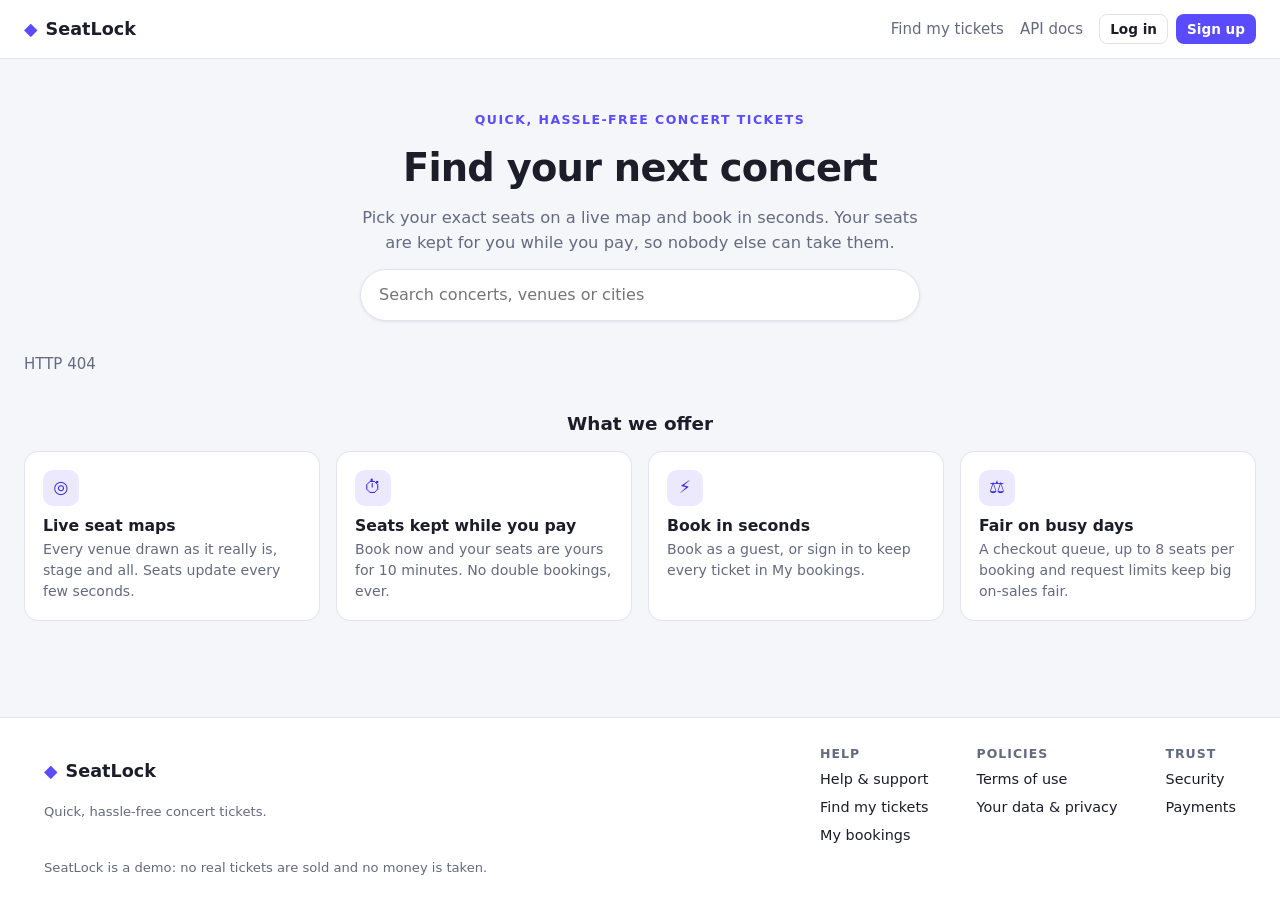
==== commit 24b5eaf1: "Release 0.9.0: ticket email with QR code, Find my tickets with OTP, demo outbox Added - Ticket email" ====
--- a/src/main/resources/static/index.html
+++ b/src/main/resources/static/index.html
@@ -4,7 +4,7 @@
     <meta charset="utf-8">
     <meta name="viewport" content="width=device-width, initial-scale=1">
     <title>SeatLock Tickets</title>
-    <link rel="stylesheet" href="app.css?v=0.8.0">
+    <link rel="stylesheet" href="app.css?v=0.9.0">
 </head>
 <body>
 <header class="topbar">
@@ -13,6 +13,7 @@
         <span>SeatLock</span>
     </a>
     <nav class="links">
+        <a class="keep" href="#tickets">Find my tickets</a>
         <a href="/swagger-ui.html" target="_blank" rel="noopener">API docs</a>
         <div id="account-area" class="account-area"></div>
     </nav>
@@ -103,6 +104,7 @@
     <section id="auth-view" aria-label="Sign in" hidden></section>
     <section id="account-view" aria-label="My account" hidden></section>
     <section id="info-view" hidden></section>
+    <section id="tickets-view" aria-label="Find my tickets" hidden></section>
 </main>
 
 <footer class="footer">
@@ -115,6 +117,7 @@
             <div>
                 <h3>Help</h3>
                 <a href="#help">Help &amp; support</a>
+                <a href="#tickets">Find my tickets</a>
                 <a href="#bookings">My bookings</a>
             </div>
             <div>
@@ -134,9 +137,10 @@
 
 <div id="toast" class="toast" role="status" aria-live="polite" hidden></div>
 
-<script src="app.js?v=0.8.0"></script>
-<script src="payment.js?v=0.8.0"></script>
-<script src="info.js?v=0.8.0"></script>
-<script src="account.js?v=0.8.0"></script>
+<script src="app.js?v=0.9.0"></script>
+<script src="payment.js?v=0.9.0"></script>
+<script src="tickets.js?v=0.9.0"></script>
+<script src="info.js?v=0.9.0"></script>
+<script src="account.js?v=0.9.0"></script>
 </body>
 </html>
--- a/src/main/resources/static/app.css
+++ b/src/main/resources/static/app.css
@@ -398,6 +398,80 @@
 .or { display: flex; align-items: center; gap: 12px; margin: 16px 0; color: var(--muted); font-size: 0.85rem; }
 .or::before, .or::after { content: ""; flex: 1; height: 1px; background: var(--border); }
 
+/* Find my tickets (tickets.js) and the ticket card, also used on the booking confirmation. */
+.tickets-page { max-width: 760px; margin: 0 auto; }
+.tickets-card { display: grid; gap: 14px; padding: 24px; }
+.tickets-card h1 { margin: 0; }
+.tickets-card > .form, .ticket-results { display: grid; gap: 14px; }
+.tickets-card .muted { margin: 0; }
+.code-input { font-size: 1.4rem; letter-spacing: 0.4em; font-variant-numeric: tabular-nums; max-width: 220px; }
+.code-links { display: flex; justify-content: space-between; gap: 12px; flex-wrap: wrap; }
+.demo-hint {
+    margin: 0;
+    padding: 10px 12px;
+    border-radius: 10px;
+    background: var(--stage);
+    color: var(--stage-text);
+    font-size: 0.88rem;
+}
+.demo-hint a { color: inherit; font-weight: 600; }
+.ticket {
+    display: grid;
+    grid-template-columns: minmax(0, 1fr) auto;
+    gap: 18px;
+    padding: 18px;
+    border: 1px solid var(--border);
+    border-radius: 14px;
+    background: var(--bg);
+}
+.ticket.past { opacity: 0.7; }
+.ticket-main { display: grid; gap: 8px; min-width: 0; }
+.ticket-main h3, .ticket-main p { margin: 0; }
+.ticket-main h3 { font-size: 1.15rem; }
+.ticket-when { font-weight: 600; }
+.ticket-venue { font-size: 0.92rem; line-height: 1.5; }
+.ticket .total { margin-bottom: 0; }
+.badge-ticket {
+    justify-self: start;
+    padding: 1px 9px;
+    border-radius: 999px;
+    background: var(--stage);
+    color: var(--stage-text);
+    font-size: 0.72rem;
+    font-weight: 700;
+    letter-spacing: 0.08em;
+    text-transform: uppercase;
+}
+.ticket-qr { display: grid; justify-items: center; align-content: start; gap: 6px; }
+.ticket-qr img, .confirmation-qr { background: #fff; border-radius: 10px; padding: 6px; }
+.confirmation-qr { justify-self: center; margin: 6px 0 2px; }
+.past-heading { font-size: 1rem; margin: 8px 0 0; }
+
+/* The demo outbox page (outbox.html). */
+.outbox-head { display: flex; justify-content: space-between; align-items: flex-start; gap: 16px; margin-bottom: 16px; }
+.outbox-head p { max-width: 720px; margin: 4px 0 0; }
+.outbox-layout { display: grid; grid-template-columns: 320px minmax(0, 1fr); gap: 16px; align-items: start; }
+.outbox-list { list-style: none; margin: 0; padding: 0; display: grid; gap: 8px; }
+.outbox-item {
+    display: grid;
+    gap: 2px;
+    width: 100%;
+    padding: 10px 12px;
+    border: 1px solid var(--border);
+    border-radius: 10px;
+    background: var(--surface);
+    color: var(--text);
+    font: inherit;
+    text-align: left;
+    cursor: pointer;
+}
+.outbox-item:hover, .outbox-item.active { border-color: var(--accent); }
+.outbox-item strong { font-size: 0.92rem; }
+.outbox-meta h2 { font-size: 1.1rem; margin: 0; }
+.outbox-meta p { margin: 4px 0 12px; }
+.outbox-frame { width: 100%; height: 75vh; border: 1px solid var(--border); border-radius: 10px; background: #fff; }
+.outbox-text { white-space: pre-wrap; font: 0.9rem/1.5 ui-monospace, Menlo, monospace; margin: 0; }
+
 /* Demo payment form (payment.js). */
 .payment-head { display: flex; align-items: center; justify-content: space-between; gap: 8px; }
 .payment-head h3 { margin: 0; }
@@ -547,6 +621,10 @@
     .sidebar { position: static; }
     .topbar { padding: 12px 16px; }
     .links > a { display: none; }
+    .links > a.keep { display: inline; font-size: 0.9rem; }
+    .ticket { grid-template-columns: minmax(0, 1fr); }
+    .ticket-qr { justify-items: start; }
+    .outbox-layout { grid-template-columns: minmax(0, 1fr); }
     .avatar-name { display: none; }
     .avatar-button { padding: 3px; }
     .show-row .show-side .muted { display: none; }
